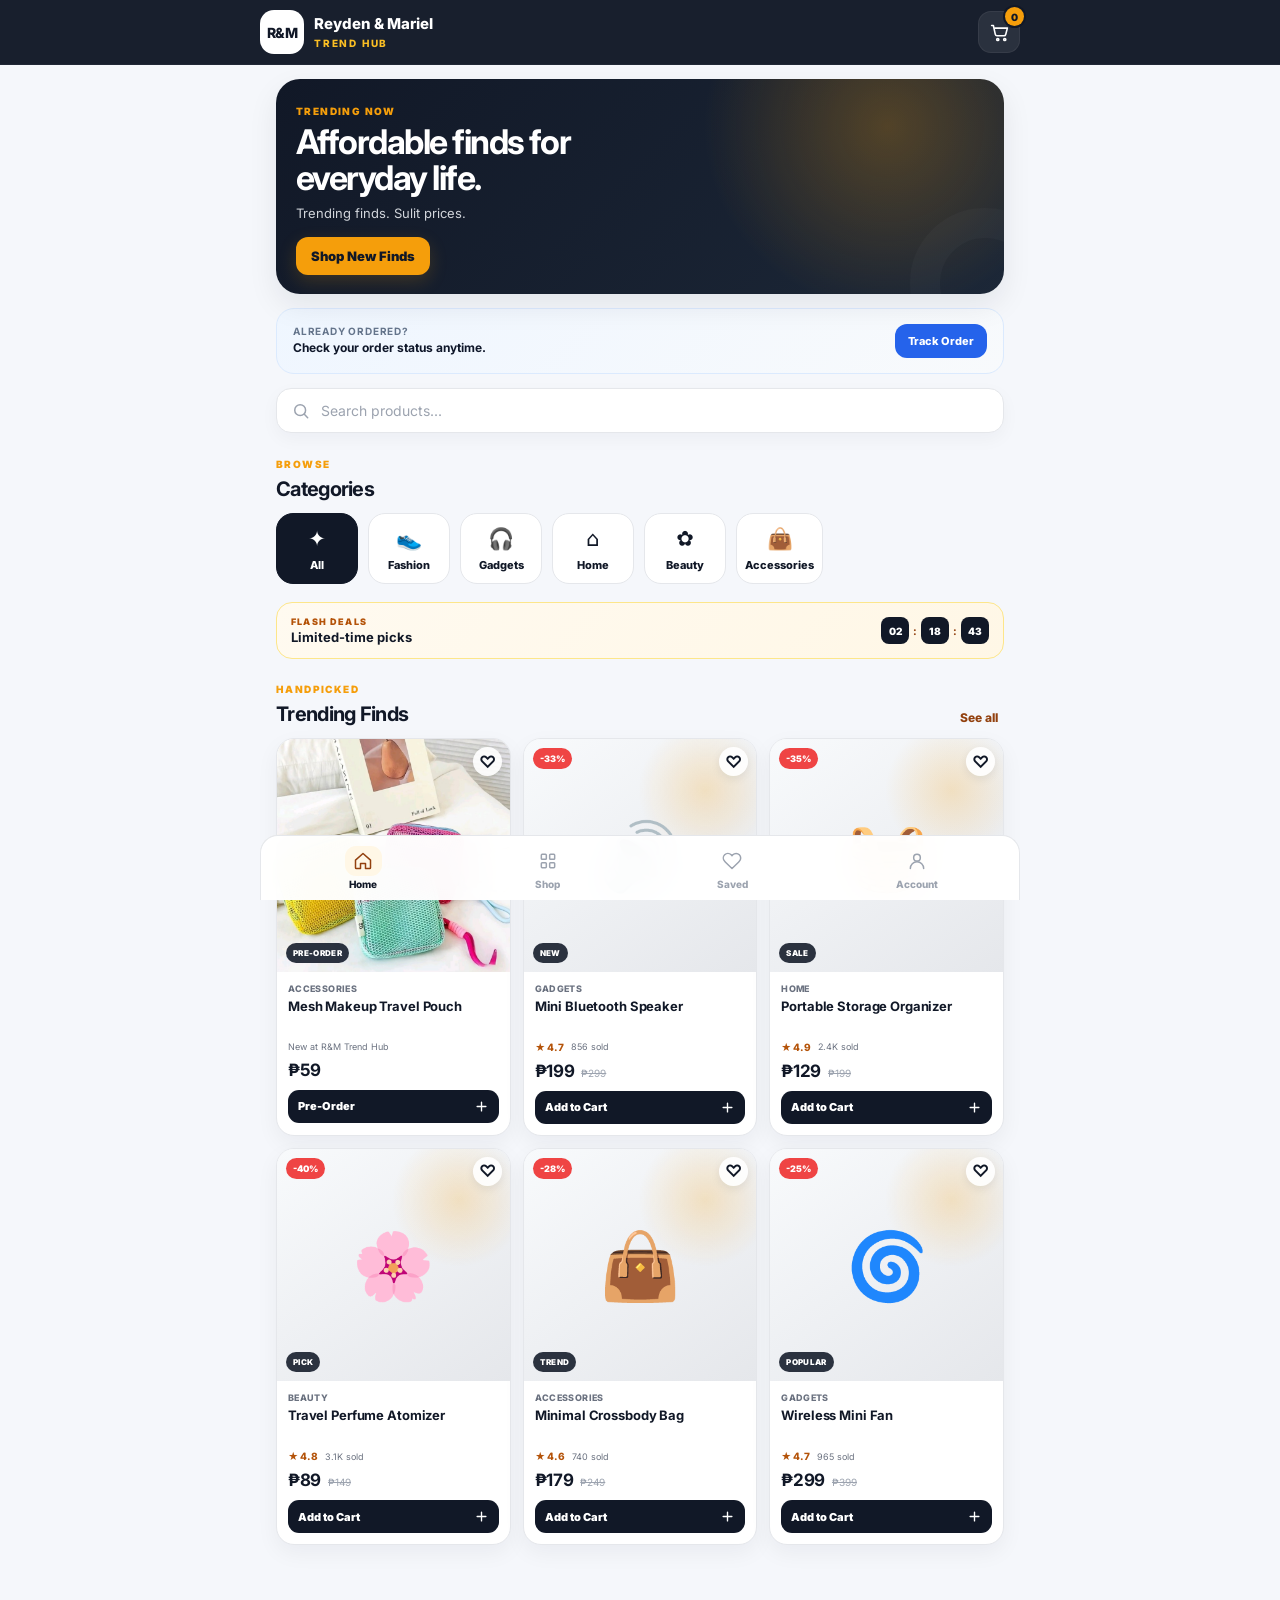
==== index.html @ 0715f4b4 "Initial deployment of Reyden & Mariel Trend Hub" ====
<!DOCTYPE html>
<html lang="en">
<head>
  <meta charset="UTF-8" />
  <meta name="viewport" content="width=device-width, initial-scale=1.0, viewport-fit=cover" />
  <meta name="theme-color" content="#111827" />
  <title>Reyden & Mariel Trend Hub</title>
  <link rel="preconnect" href="https://fonts.googleapis.com">
  <link rel="preconnect" href="https://fonts.gstatic.com" crossorigin>
  <link href="https://fonts.googleapis.com/css2?family=Inter:wght@400;500;600;700;800&display=swap" rel="stylesheet">
  <link rel="stylesheet" href="css/style.css" />
</head>
<body>
  <div class="app-shell">
    <header class="topbar">
      <div class="brand-wrap">
        <div class="brand-mark">R&M</div>
        <div class="brand-copy">
          <h1>Reyden &amp; Mariel</h1>
          <p>TREND HUB</p>
        </div>
      </div>

      <button class="icon-button cart-button" type="button" aria-label="Shopping cart">
        <svg viewBox="0 0 24 24" aria-hidden="true">
          <path d="M3 4h2l2.2 10.2a2 2 0 0 0 2 1.6h7.9a2 2 0 0 0 2-1.5L21 7H7"/>
          <circle cx="10" cy="20" r="1.2"/>
          <circle cx="18" cy="20" r="1.2"/>
        </svg>
        <span class="cart-badge">0</span>
      </button>
    </header>

    <main>
      <section class="hero">
        <div class="hero-copy">
          <span class="eyebrow">TRENDING NOW</span>
          <h2>Affordable finds for everyday life.</h2>
          <p>Trending finds. Sulit prices.</p>
          <button class="hero-button" type="button">Shop New Finds</button>
        </div>
        <div class="hero-orb" aria-hidden="true"></div>
      </section>


      <!-- RM customer tracking v17 -->
      <section class="track-order-strip-v17">
        <div>
          <span>Already ordered?</span>
          <strong>Check your order status anytime.</strong>
        </div>
        <a href="track/">Track Order</a>
      </section>

      <section class="search-section">
        <div class="search-box">
          <svg class="search-icon" viewBox="0 0 24 24" aria-hidden="true">
            <circle cx="11" cy="11" r="6.5"/>
            <path d="m16 16 4 4"/>
          </svg>
          <input id="searchInput" type="search" placeholder="Search products..." aria-label="Search products" />
        </div>
      </section>

      <section class="section category-section">
        <div class="section-heading">
          <div>
            <span class="section-kicker">Browse</span>
            <h3>Categories</h3>
          </div>
        </div>

        <div class="categories" id="categoryScroller">
          <button class="category active" data-category="all" type="button">
            <span class="category-icon">✦</span>
            <small>All</small>
          </button>
          <button class="category" data-category="fashion" type="button">
            <span class="category-icon">👟</span>
            <small>Fashion</small>
          </button>
          <button class="category" data-category="gadgets" type="button">
            <span class="category-icon">🎧</span>
            <small>Gadgets</small>
          </button>
          <button class="category" data-category="home" type="button">
            <span class="category-icon">⌂</span>
            <small>Home</small>
          </button>
          <button class="category" data-category="beauty" type="button">
            <span class="category-icon">✿</span>
            <small>Beauty</small>
          </button>
          <button class="category" data-category="accessories" type="button">
            <span class="category-icon">👜</span>
            <small>Accessories</small>
          </button>
        </div>
      </section>

      <section class="section deal-strip-section">
        <div class="deal-strip">
          <div>
            <span class="deal-label">FLASH DEALS</span>
            <strong>Limited-time picks</strong>
          </div>
          <div class="deal-timer" aria-label="Flash deal countdown">
            <span>02</span><b>:</b><span>18</span><b>:</b><span>45</span>
          </div>
        </div>
      </section>

      <section class="section products-section">
        <div class="section-heading products-heading">
          <div>
            <span class="section-kicker">Handpicked</span>
            <h3>Trending Finds</h3>
          </div>
          <button class="link-button" type="button">See all</button>
        </div>

        <div id="productGrid" class="product-grid"></div>
        <p id="emptyState" class="empty-state" hidden>No products found.</p>
      </section>
    </main>

    <nav class="bottom-nav" aria-label="Main navigation">
      <button class="nav-item active" type="button" aria-label="Home">
        <span class="nav-icon-wrap">
          <svg viewBox="0 0 24 24" aria-hidden="true">
            <path d="m3 11 9-8 9 8v9a1 1 0 0 1-1 1h-5v-6H9v6H4a1 1 0 0 1-1-1z"/>
          </svg>
        </span>
        <small>Home</small>
      </button>
      <button class="nav-item" type="button" aria-label="Shop">
        <span class="nav-icon-wrap">
          <svg viewBox="0 0 24 24" aria-hidden="true">
            <rect x="4" y="4" width="6" height="6" rx="1"/>
            <rect x="14" y="4" width="6" height="6" rx="1"/>
            <rect x="4" y="14" width="6" height="6" rx="1"/>
            <rect x="14" y="14" width="6" height="6" rx="1"/>
          </svg>
        </span>
        <small>Shop</small>
      </button>
      <button class="nav-item" type="button" aria-label="Saved">
        <span class="nav-icon-wrap">
          <svg viewBox="0 0 24 24" aria-hidden="true">
            <path d="M20.8 4.6a5.5 5.5 0 0 0-7.8 0L12 5.6l-1-1a5.5 5.5 0 0 0-7.8 7.8l1 1L12 21l7.8-7.6 1-1a5.5 5.5 0 0 0 0-7.8z"/>
          </svg>
        </span>
        <small>Saved</small>
      </button>
      <button class="nav-item" type="button" aria-label="Account">
        <span class="nav-icon-wrap">
          <svg viewBox="0 0 24 24" aria-hidden="true">
            <circle cx="12" cy="8" r="4"/>
            <path d="M4 21a8 8 0 0 1 16 0"/>
          </svg>
        </span>
        <small>Account</small>
      </button>
    </nav>
  </div>

  <div id="toast" class="toast" role="status" aria-live="polite"></div>

  <script src="js/products.js"></script>
  <script src="js/app.js?v=14"></script>
</body>
</html>
---- css/style.css ----
* {
  box-sizing: border-box;
}

:root {
  --bg: #f5f7fb;
  --surface: #ffffff;
  --text: #111827;
  --muted: #6b7280;
  --line: #e5e7eb;
  --dark: #111827;
  --dark-2: #1f2937;
  --accent: #f59e0b;
  --accent-2: #fbbf24;
  --accent-soft: #fff7e6;
  --danger: #ef4444;
  --shadow: 0 12px 30px rgba(17, 24, 39, 0.08);
}

html {
  scroll-behavior: smooth;
  background: var(--bg);
}

body {
  margin: 0;
  background: var(--bg);
  color: var(--text);
  font-family: "Inter", system-ui, -apple-system, BlinkMacSystemFont, "Segoe UI", sans-serif;
  -webkit-tap-highlight-color: transparent;
}

button,
input {
  font: inherit;
}

button {
  cursor: pointer;
}

button,
input {
  -webkit-appearance: none;
}

svg {
  display: block;
  fill: none;
  stroke: currentColor;
  stroke-width: 1.8;
  stroke-linecap: round;
  stroke-linejoin: round;
}

.app-shell {
  width: 100%;
  min-height: 100vh;
  padding-bottom: 92px;
}

.topbar {
  position: sticky;
  top: 0;
  z-index: 20;
  display: flex;
  align-items: center;
  justify-content: space-between;
  padding: calc(10px + env(safe-area-inset-top)) 18px 10px;
  background: rgba(17, 24, 39, 0.97);
  backdrop-filter: blur(16px);
  color: white;
  border-bottom: 1px solid rgba(255,255,255,.04);
}

.brand-wrap {
  display: flex;
  align-items: center;
  gap: 10px;
  min-width: 0;
}

.brand-mark {
  display: grid;
  flex: 0 0 44px;
  place-items: center;
  width: 44px;
  height: 44px;
  border-radius: 14px;
  background: white;
  color: var(--dark);
  font-size: 14px;
  font-weight: 800;
  letter-spacing: -0.04em;
}

.brand-copy {
  min-width: 0;
}

.brand-wrap h1 {
  overflow: hidden;
  margin: 0;
  font-size: 15px;
  line-height: 1.15;
  font-weight: 800;
  white-space: nowrap;
  text-overflow: ellipsis;
}

.brand-wrap p {
  margin: 4px 0 0;
  color: var(--accent-2);
  font-size: 10px;
  font-weight: 800;
  letter-spacing: 0.18em;
}

.icon-button {
  position: relative;
  display: grid;
  flex: 0 0 42px;
  place-items: center;
  width: 42px;
  height: 42px;
  border: 1px solid rgba(255,255,255,.06);
  border-radius: 13px;
  background: rgba(255, 255, 255, 0.08);
  color: white;
}

.icon-button svg {
  width: 21px;
  height: 21px;
}

.cart-badge {
  position: absolute;
  top: -5px;
  right: -5px;
  display: grid;
  place-items: center;
  min-width: 19px;
  height: 19px;
  padding: 0 4px;
  border-radius: 999px;
  background: var(--accent);
  color: #111827;
  font-size: 10px;
  font-weight: 900;
  box-shadow: 0 0 0 2px var(--dark);
}

main {
  width: min(100%, 760px);
  margin: 0 auto;
}

.hero {
  position: relative;
  overflow: hidden;
  margin: 14px 16px 0;
  padding: 20px 20px 19px;
  border-radius: 24px;
  background:
    radial-gradient(circle at 84% 22%, rgba(245, 158, 11, 0.26), transparent 29%),
    linear-gradient(135deg, #111827 0%, #1c2737 100%);
  color: white;
  box-shadow: var(--shadow);
}

.hero-copy {
  position: relative;
  z-index: 2;
}

.hero-orb {
  position: absolute;
  right: -56px;
  bottom: -64px;
  width: 150px;
  height: 150px;
  border: 30px solid rgba(255,255,255,.025);
  border-radius: 50%;
}

.eyebrow,
.section-kicker {
  display: inline-block;
  margin-bottom: 7px;
  color: var(--accent);
  font-size: 10px;
  font-weight: 900;
  letter-spacing: 0.14em;
  text-transform: uppercase;
}

.hero h2 {
  max-width: 340px;
  margin: 0;
  font-size: clamp(24px, 6.5vw, 34px);
  line-height: 1.06;
  letter-spacing: -0.045em;
}

.hero p {
  margin: 9px 0 0;
  color: #d1d5db;
  font-size: 13px;
}

.hero-button {
  margin-top: 16px;
  padding: 11px 15px;
  border: 0;
  border-radius: 12px;
  background: var(--accent);
  color: #111827;
  font-size: 13px;
  font-weight: 900;
  box-shadow: 0 6px 18px rgba(245,158,11,.18);
}

.search-section {
  padding: 14px 16px 0;
}

.search-box {
  display: flex;
  align-items: center;
  gap: 10px;
  padding: 0 14px;
  border: 1px solid var(--line);
  border-radius: 15px;
  background: var(--surface);
  box-shadow: 0 6px 18px rgba(17, 24, 39, 0.04);
}

.search-icon {
  width: 20px;
  height: 20px;
  color: #9ca3af;
  flex: 0 0 auto;
}

.search-box input {
  width: 100%;
  min-width: 0;
  padding: 13px 0;
  border: 0;
  outline: none;
  background: transparent;
  color: var(--text);
  font-size: 14px;
}

.search-box input::placeholder {
  color: #9ca3af;
}

.section {
  padding: 18px 16px 0;
}

.category-section {
  padding-top: 19px;
}

.section-heading {
  display: flex;
  align-items: flex-end;
  justify-content: space-between;
  gap: 12px;
  margin-bottom: 12px;
}

.section-heading h3 {
  margin: 0;
  font-size: 20px;
  letter-spacing: -0.035em;
}

.categories {
  display: flex;
  gap: 10px;
  overflow-x: auto;
  margin: 0 -16px;
  padding: 0 16px 4px;
  scroll-snap-type: x proximity;
  overscroll-behavior-inline: contain;
  scrollbar-width: none;
}

.categories::-webkit-scrollbar {
  display: none;
}

.category {
  flex: 0 0 82px;
  scroll-snap-align: start;
  padding: 12px 8px 11px;
  border: 1px solid var(--line);
  border-radius: 17px;
  background: var(--surface);
  color: var(--text);
  transition: transform .18s ease, background .18s ease, color .18s ease, border-color .18s ease;
}

.category:active {
  transform: scale(.97);
}

.category-icon {
  display: grid;
  place-items: center;
  height: 25px;
  margin-bottom: 7px;
  font-size: 21px;
  line-height: 1;
}

.category small {
  display: block;
  overflow: hidden;
  font-size: 11px;
  font-weight: 800;
  white-space: nowrap;
  text-overflow: ellipsis;
}

.category.active {
  border-color: var(--dark);
  background: var(--dark);
  color: white;
}

.deal-strip-section {
  padding-top: 14px;
}

.deal-strip {
  display: flex;
  align-items: center;
  justify-content: space-between;
  gap: 12px;
  padding: 13px 14px;
  border: 1px solid #fde68a;
  border-radius: 16px;
  background: linear-gradient(135deg, #fffaf0, #fff7e6);
}

.deal-strip > div:first-child {
  min-width: 0;
}

.deal-label {
  display: block;
  margin-bottom: 2px;
  color: #b45309;
  font-size: 9px;
  font-weight: 900;
  letter-spacing: .13em;
}

.deal-strip strong {
  display: block;
  overflow: hidden;
  font-size: 13px;
  white-space: nowrap;
  text-overflow: ellipsis;
}

.deal-timer {
  display: flex;
  align-items: center;
  gap: 4px;
  flex: 0 0 auto;
}

.deal-timer span {
  display: grid;
  place-items: center;
  min-width: 28px;
  height: 27px;
  padding: 0 5px;
  border-radius: 8px;
  background: var(--dark);
  color: white;
  font-size: 10px;
  font-weight: 900;
}

.deal-timer b {
  color: #92400e;
  font-size: 11px;
}

.products-section {
  padding-top: 18px;
  padding-bottom: 24px;
}

.products-heading {
  margin-bottom: 12px;
}

.link-button {
  border: 0;
  background: transparent;
  color: #92400e;
  font-size: 12px;
  font-weight: 800;
}

.product-grid {
  display: grid;
  grid-template-columns: repeat(2, minmax(0, 1fr));
  gap: 12px;
}

.product-card {
  overflow: hidden;
  border: 1px solid var(--line);
  border-radius: 18px;
  background: var(--surface);
  box-shadow: 0 8px 22px rgba(17, 24, 39, 0.05);
}

.product-image {
  position: relative;
  aspect-ratio: 1 / 1;
  overflow: hidden;
  background: #eef1f5;
}

.product-photo {
  width: 100%;
  height: 100%;
  display: block;
  object-fit: cover;
}

.image-fallback {
  position: absolute;
  inset: 0;
  display: none;
  place-items: center;
  background:
    radial-gradient(circle at 78% 22%, rgba(245,158,11,.22), transparent 26%),
    linear-gradient(145deg, #f8fafc, #e5e7eb);
  font-size: clamp(46px, 13vw, 66px);
}

.image-fallback.show {
  display: grid;
}

.discount-badge {
  position: absolute;
  top: 9px;
  left: 9px;
  z-index: 2;
  padding: 5px 7px;
  border-radius: 999px;
  background: var(--danger);
  color: white;
  font-size: 9px;
  font-weight: 900;
}

.product-badge {
  position: absolute;
  bottom: 9px;
  left: 9px;
  z-index: 2;
  padding: 5px 7px;
  border-radius: 999px;
  background: rgba(17,24,39,.88);
  color: white;
  font-size: 8px;
  font-weight: 900;
  letter-spacing: .04em;
  text-transform: uppercase;
}

.heart-button {
  position: absolute;
  top: 8px;
  right: 8px;
  z-index: 3;
  display: grid;
  place-items: center;
  width: 29px;
  height: 29px;
  border: 0;
  border-radius: 50%;
  background: rgba(255,255,255,.90);
  color: var(--dark);
  font-size: 17px;
  font-weight: 700;
  box-shadow: 0 3px 10px rgba(17,24,39,.08);
}

.heart-button.saved {
  background: var(--dark);
  color: white;
}

.product-info {
  padding: 11px;
}

.product-category {
  margin: 0 0 4px;
  color: var(--muted);
  font-size: 9px;
  font-weight: 800;
  text-transform: uppercase;
  letter-spacing: .04em;
}

.product-info h4 {
  min-height: 36px;
  margin: 0;
  font-size: 13px;
  line-height: 1.35;
  letter-spacing: -.01em;
}

.rating-row {
  display: flex;
  align-items: center;
  gap: 7px;
  margin-top: 7px;
  color: #6b7280;
  font-size: 10px;
}

.rating-row span {
  color: #b45309;
  font-weight: 800;
}

.rating-row small {
  font-size: 9px;
}

.price-row {
  display: flex;
  align-items: baseline;
  gap: 7px;
  margin-top: 8px;
}

.price-row strong {
  font-size: 17px;
  letter-spacing: -.02em;
}

.price-row span {
  color: #9ca3af;
  font-size: 10px;
  text-decoration: line-through;
}

.add-btn {
  display: flex;
  align-items: center;
  justify-content: space-between;
  width: 100%;
  margin-top: 10px;
  padding: 9px 10px;
  border: 0;
  border-radius: 11px;
  background: var(--dark);
  color: white;
  font-size: 11px;
  font-weight: 900;
}

.add-btn svg {
  width: 15px;
  height: 15px;
  stroke-width: 2.2;
}

.add-btn:active {
  transform: scale(.98);
}

.bottom-nav {
  position: fixed;
  right: 0;
  bottom: 0;
  left: 0;
  z-index: 30;
  display: grid;
  grid-template-columns: repeat(4, 1fr);
  padding: 7px 10px calc(7px + env(safe-area-inset-bottom));
  border-top: 1px solid var(--line);
  background: rgba(255, 255, 255, 0.97);
  backdrop-filter: blur(18px);
}

.nav-item {
  display: grid;
  gap: 2px;
  place-items: center;
  padding: 3px 0;
  border: 0;
  background: transparent;
  color: #9ca3af;
}

.nav-icon-wrap {
  display: grid;
  place-items: center;
  width: 37px;
  height: 30px;
  border-radius: 11px;
}

.nav-item svg {
  width: 20px;
  height: 20px;
}

.nav-item small {
  font-size: 10px;
  font-weight: 800;
}

.nav-item.active {
  color: var(--dark);
}

.nav-item.active .nav-icon-wrap {
  background: var(--accent-soft);
  color: #92400e;
}

.empty-state {
  margin: 30px 0;
  color: var(--muted);
  text-align: center;
}

.toast {
  position: fixed;
  right: 18px;
  bottom: 88px;
  left: 18px;
  z-index: 50;
  transform: translateY(20px);
  padding: 12px 14px;
  border-radius: 13px;
  background: #111827;
  color: white;
  font-size: 12px;
  font-weight: 700;
  text-align: center;
  box-shadow: 0 10px 24px rgba(17,24,39,.22);
  opacity: 0;
  pointer-events: none;
  transition: 0.25s ease;
}

.toast.show {
  transform: translateY(0);
  opacity: 1;
}

@media (min-width: 700px) {
  .topbar {
    padding-right: max(24px, calc((100vw - 760px) / 2));
    padding-left: max(24px, calc((100vw - 760px) / 2));
  }

  .bottom-nav {
    right: 50%;
    left: auto;
    width: min(100%, 760px);
    transform: translateX(50%);
    border: 1px solid var(--line);
    border-bottom: 0;
    border-radius: 18px 18px 0 0;
  }

  .product-grid {
    grid-template-columns: repeat(3, minmax(0, 1fr));
  }
}


/* RM customer tracking v17 */
.track-order-strip-v17 {
  margin: 14px 16px 0;
  padding: 15px 16px;
  display: flex;
  align-items: center;
  justify-content: space-between;
  gap: 14px;
  border-radius: 18px;
  border: 1px solid #dbeafe;
  background: linear-gradient(135deg, #eff6ff, #f8fafc);
}
.track-order-strip-v17 div { min-width: 0; }
.track-order-strip-v17 span {
  display: block;
  margin-bottom: 3px;
  color: #64748b;
  font-size: 10px;
  font-weight: 700;
  text-transform: uppercase;
  letter-spacing: .08em;
}
.track-order-strip-v17 strong {
  display: block;
  color: #0f172a;
  font-size: 12px;
  line-height: 1.35;
}
.track-order-strip-v17 a {
  flex: 0 0 auto;
  padding: 10px 13px;
  border-radius: 12px;
  color: #fff;
  background: #2563eb;
  text-decoration: none;
  font-size: 11px;
  font-weight: 800;
}
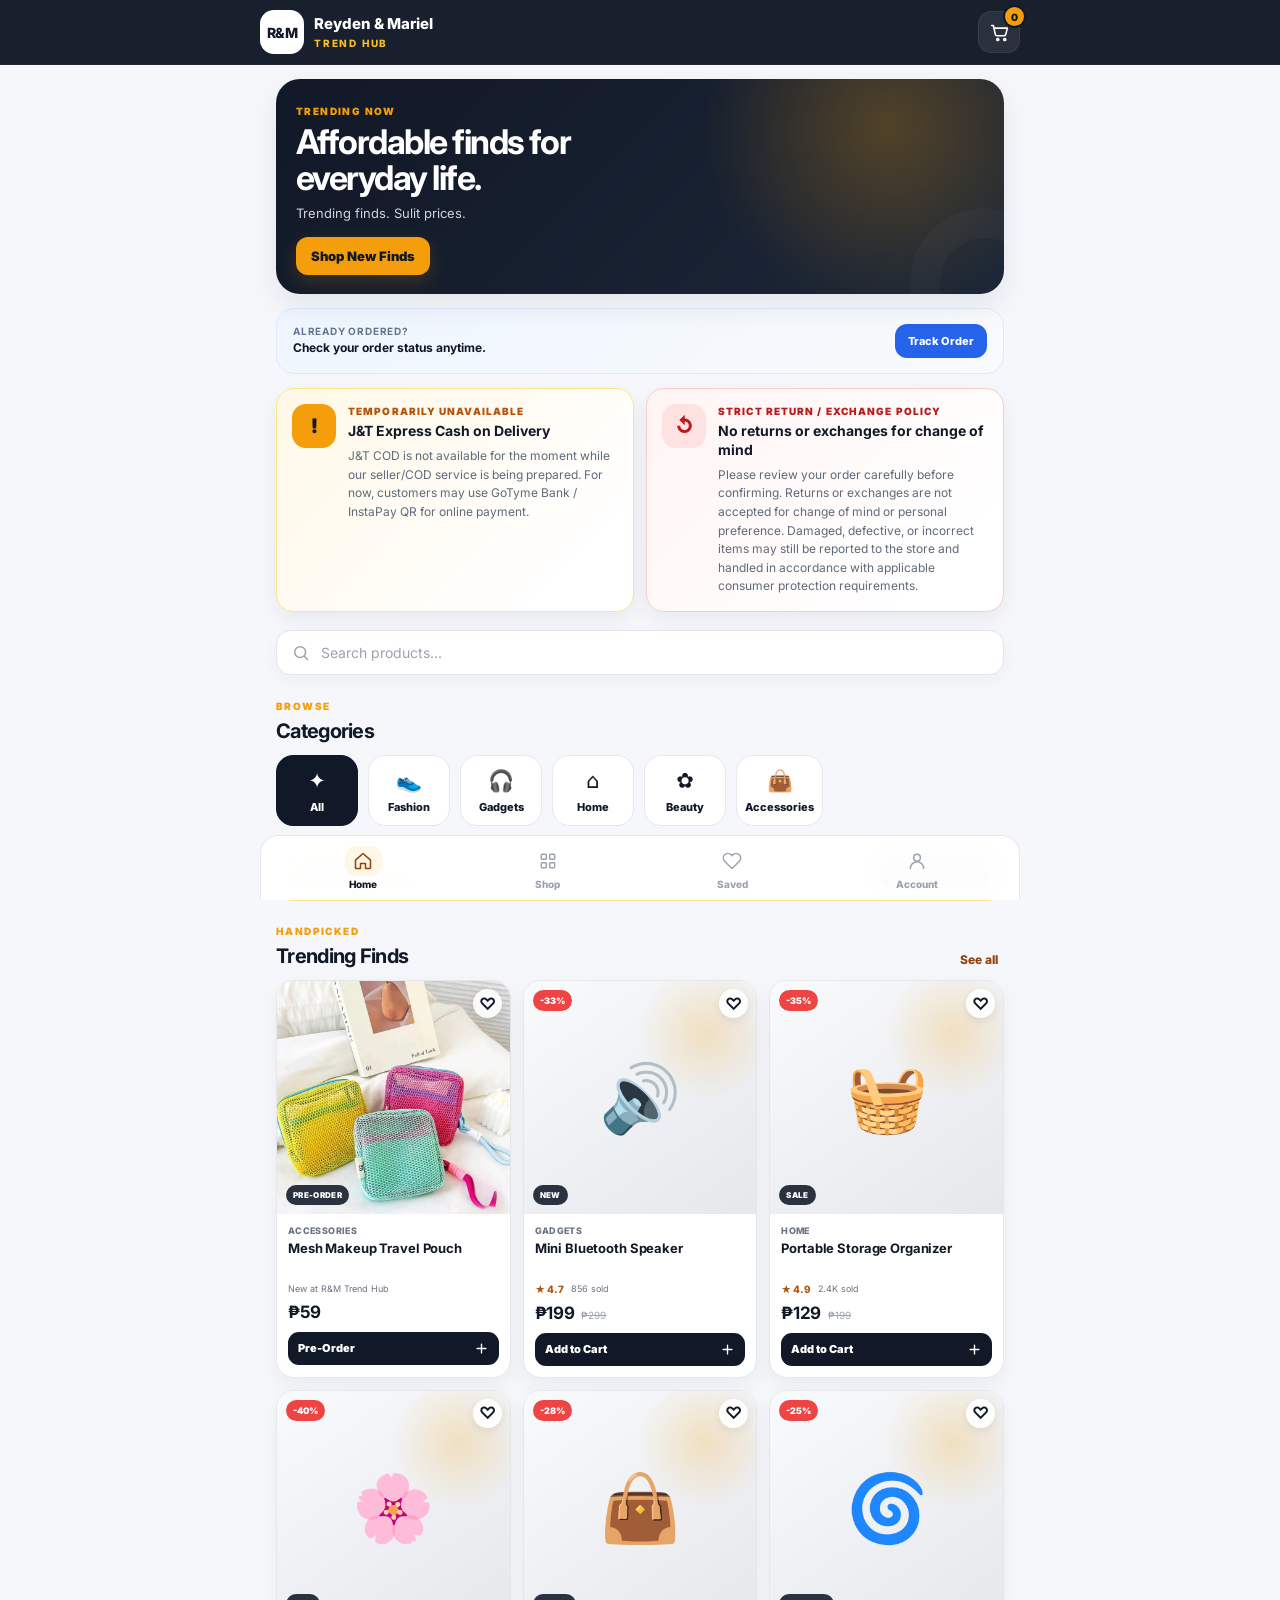
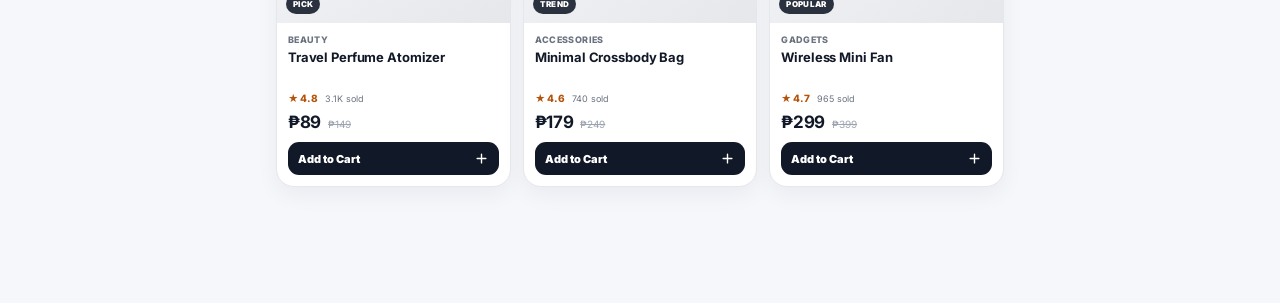
==== commit 44161883: "Add customer availability and return policy notices" ====
--- a/index.html
+++ b/index.html
@@ -9,6 +9,7 @@
   <link rel="preconnect" href="https://fonts.gstatic.com" crossorigin>
   <link href="https://fonts.googleapis.com/css2?family=Inter:wght@400;500;600;700;800&display=swap" rel="stylesheet">
   <link rel="stylesheet" href="css/style.css" />
+  <link rel="stylesheet" href="css/home-notices-v23.css?v=23" />
 </head>
 <body>
   <div class="app-shell">
@@ -51,6 +52,28 @@
         </div>
         <a href="track/">Track Order</a>
       </section>
+
+      <!-- RM home notices v23 -->
+      <section class="customer-notices-v23" aria-label="Important customer notices">
+        <article class="store-notice-v23 store-notice-v23--unavailable">
+          <div class="store-notice-v23__icon" aria-hidden="true">!</div>
+          <div>
+            <span class="store-notice-v23__kicker">Temporarily unavailable</span>
+            <strong>J&amp;T Express Cash on Delivery</strong>
+            <p>J&amp;T COD is not available for the moment while our seller/COD service is being prepared. For now, customers may use GoTyme Bank / InstaPay QR for online payment.</p>
+          </div>
+        </article>
+
+        <article class="store-notice-v23 store-notice-v23--policy">
+          <div class="store-notice-v23__icon" aria-hidden="true">↺</div>
+          <div>
+            <span class="store-notice-v23__kicker">Strict return / exchange policy</span>
+            <strong>No returns or exchanges for change of mind</strong>
+            <p>Please review your order carefully before confirming. Returns or exchanges are not accepted for change of mind or personal preference. Damaged, defective, or incorrect items may still be reported to the store and handled in accordance with applicable consumer protection requirements.</p>
+          </div>
+        </article>
+      </section>
+      <!-- /RM home notices v23 -->
 
       <section class="search-section">
         <div class="search-box">
--- a/css/home-notices-v23.css
+++ b/css/home-notices-v23.css
@@ -0,0 +1,86 @@
+/* Reyden & Mariel Trend Hub — Customer notices V23 */
+.customer-notices-v23 {
+  display: grid;
+  gap: 12px;
+  padding: 0 16px 4px;
+  margin-top: 14px;
+}
+
+.store-notice-v23 {
+  display: grid;
+  grid-template-columns: 44px minmax(0, 1fr);
+  gap: 12px;
+  align-items: start;
+  padding: 15px;
+  border-radius: 18px;
+  border: 1px solid #e5e7eb;
+  background: #fff;
+  box-shadow: 0 8px 22px rgba(15, 23, 42, 0.06);
+}
+
+.store-notice-v23__icon {
+  display: grid;
+  place-items: center;
+  width: 44px;
+  height: 44px;
+  border-radius: 14px;
+  font-size: 20px;
+  font-weight: 900;
+}
+
+.store-notice-v23__kicker {
+  display: block;
+  margin: 1px 0 5px;
+  font-size: 10px;
+  font-weight: 900;
+  letter-spacing: .11em;
+  text-transform: uppercase;
+}
+
+.store-notice-v23 strong {
+  display: block;
+  color: #111827;
+  font-size: 14px;
+  line-height: 1.35;
+}
+
+.store-notice-v23 p {
+  margin: 6px 0 0;
+  color: #5f6b7a;
+  font-size: 12px;
+  line-height: 1.55;
+}
+
+.store-notice-v23--unavailable {
+  border-color: #fde68a;
+  background: linear-gradient(135deg, #fff8e7 0%, #ffffff 82%);
+}
+
+.store-notice-v23--unavailable .store-notice-v23__icon {
+  background: #f59e0b;
+  color: #111827;
+}
+
+.store-notice-v23--unavailable .store-notice-v23__kicker {
+  color: #b45309;
+}
+
+.store-notice-v23--policy {
+  border-color: #fecaca;
+  background: linear-gradient(135deg, #fff4f4 0%, #ffffff 82%);
+}
+
+.store-notice-v23--policy .store-notice-v23__icon {
+  background: #fee2e2;
+  color: #b91c1c;
+}
+
+.store-notice-v23--policy .store-notice-v23__kicker {
+  color: #b91c1c;
+}
+
+@media (min-width: 720px) {
+  .customer-notices-v23 {
+    grid-template-columns: repeat(2, minmax(0, 1fr));
+  }
+}
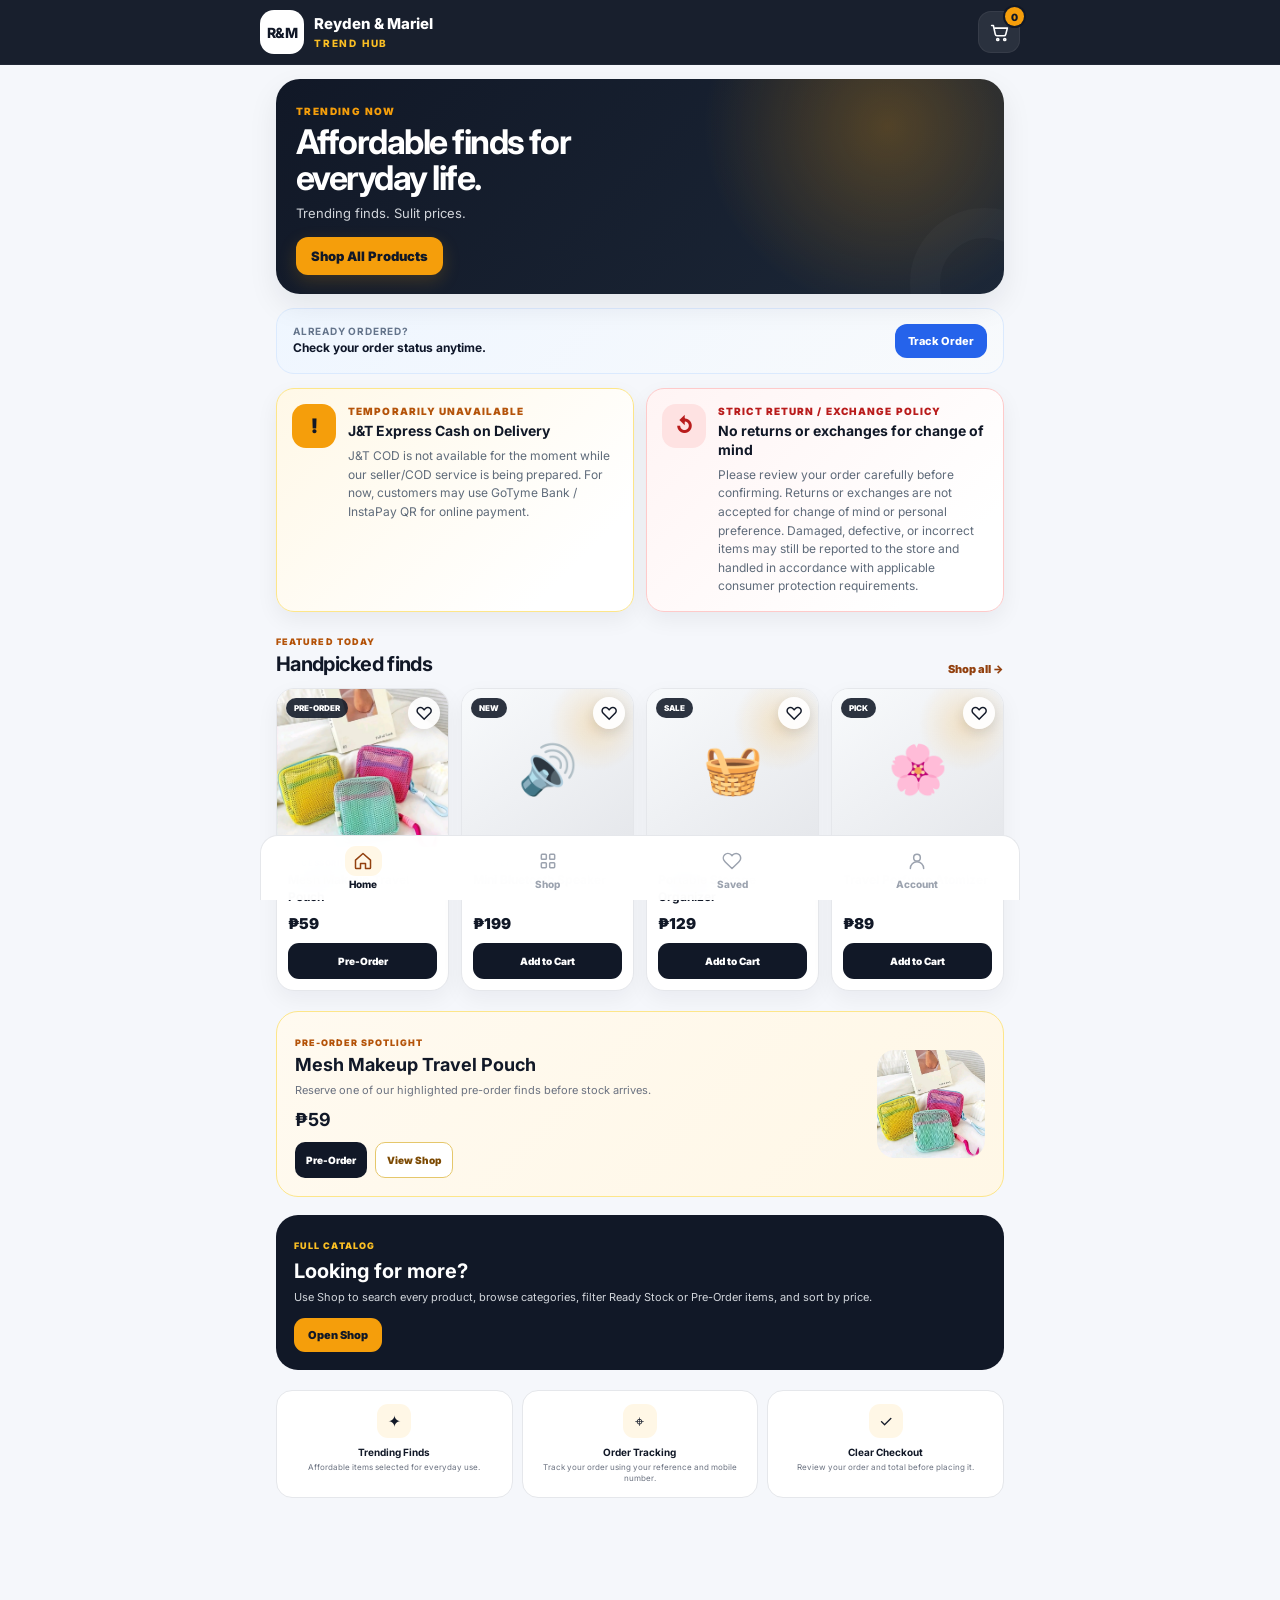
==== commit fa06db2f: "Redesign Home and Shop experience" ====
--- a/index.html
+++ b/index.html
@@ -10,6 +10,7 @@
   <link href="https://fonts.googleapis.com/css2?family=Inter:wght@400;500;600;700;800&display=swap" rel="stylesheet">
   <link rel="stylesheet" href="css/style.css" />
   <link rel="stylesheet" href="css/home-notices-v23.css?v=23" />
+  <link rel="stylesheet" href="css/home-v25.css?v=25" />
 </head>
 <body>
   <div class="app-shell">
@@ -38,7 +39,7 @@
           <span class="eyebrow">TRENDING NOW</span>
           <h2>Affordable finds for everyday life.</h2>
           <p>Trending finds. Sulit prices.</p>
-          <button class="hero-button" type="button">Shop New Finds</button>
+          <button class="hero-button" type="button">Shop All Products</button>
         </div>
         <div class="hero-orb" aria-hidden="true"></div>
       </section>
@@ -75,76 +76,30 @@
       </section>
       <!-- /RM home notices v23 -->
 
-      <section class="search-section">
-        <div class="search-box">
-          <svg class="search-icon" viewBox="0 0 24 24" aria-hidden="true">
-            <circle cx="11" cy="11" r="6.5"/>
-            <path d="m16 16 4 4"/>
-          </svg>
-          <input id="searchInput" type="search" placeholder="Search products..." aria-label="Search products" />
+            <!-- RM Home Discovery V25 -->
+      <section class="home-v25-section">
+        <div class="home-v25-heading">
+          <div><span>Featured today</span><h3>Handpicked finds</h3></div>
+          <a href="shop/">Shop all →</a>
         </div>
+        <div id="homeFeaturedGridV25" class="home-featured-v25"></div>
       </section>
 
-      <section class="section category-section">
-        <div class="section-heading">
-          <div>
-            <span class="section-kicker">Browse</span>
-            <h3>Categories</h3>
-          </div>
-        </div>
+      <section id="homePreorderV25" class="home-preorder-v25" aria-label="Pre-order spotlight"></section>
 
-        <div class="categories" id="categoryScroller">
-          <button class="category active" data-category="all" type="button">
-            <span class="category-icon">✦</span>
-            <small>All</small>
-          </button>
-          <button class="category" data-category="fashion" type="button">
-            <span class="category-icon">👟</span>
-            <small>Fashion</small>
-          </button>
-          <button class="category" data-category="gadgets" type="button">
-            <span class="category-icon">🎧</span>
-            <small>Gadgets</small>
-          </button>
-          <button class="category" data-category="home" type="button">
-            <span class="category-icon">⌂</span>
-            <small>Home</small>
-          </button>
-          <button class="category" data-category="beauty" type="button">
-            <span class="category-icon">✿</span>
-            <small>Beauty</small>
-          </button>
-          <button class="category" data-category="accessories" type="button">
-            <span class="category-icon">👜</span>
-            <small>Accessories</small>
-          </button>
-        </div>
+      <section class="home-shop-cta-v25">
+        <span>Full catalog</span>
+        <h3>Looking for more?</h3>
+        <p>Use Shop to search every product, browse categories, filter Ready Stock or Pre-Order items, and sort by price.</p>
+        <a href="shop/">Open Shop</a>
       </section>
 
-      <section class="section deal-strip-section">
-        <div class="deal-strip">
-          <div>
-            <span class="deal-label">FLASH DEALS</span>
-            <strong>Limited-time picks</strong>
-          </div>
-          <div class="deal-timer" aria-label="Flash deal countdown">
-            <span>02</span><b>:</b><span>18</span><b>:</b><span>45</span>
-          </div>
-        </div>
+      <section class="home-value-grid-v25" aria-label="Store benefits">
+        <article class="home-value-v25"><div class="home-value-icon-v25">✦</div><b>Trending Finds</b><small>Affordable items selected for everyday use.</small></article>
+        <article class="home-value-v25"><div class="home-value-icon-v25">⌖</div><b>Order Tracking</b><small>Track your order using your reference and mobile number.</small></article>
+        <article class="home-value-v25"><div class="home-value-icon-v25">✓</div><b>Clear Checkout</b><small>Review your order and total before placing it.</small></article>
       </section>
-
-      <section class="section products-section">
-        <div class="section-heading products-heading">
-          <div>
-            <span class="section-kicker">Handpicked</span>
-            <h3>Trending Finds</h3>
-          </div>
-          <button class="link-button" type="button">See all</button>
-        </div>
-
-        <div id="productGrid" class="product-grid"></div>
-        <p id="emptyState" class="empty-state" hidden>No products found.</p>
-      </section>
+      <!-- /RM Home Discovery V25 -->
     </main>
 
     <nav class="bottom-nav" aria-label="Main navigation">
@@ -189,7 +144,7 @@
 
   <div id="toast" class="toast" role="status" aria-live="polite"></div>
 
-  <script src="js/products.js"></script>
-  <script src="js/app.js?v=14"></script>
+  <script src="js/products.js?v=25"></script>
+  <script src="js/home-v25.js?v=25"></script>
 </body>
 </html>
--- a/css/home-v25.css
+++ b/css/home-v25.css
@@ -0,0 +1,205 @@
+/* Reyden & Mariel Trend Hub — Home discovery redesign V25 */
+.home-v25-section {
+  padding: 20px 16px 0;
+}
+.home-v25-heading {
+  display: flex;
+  align-items: flex-end;
+  justify-content: space-between;
+  gap: 12px;
+  margin-bottom: 12px;
+}
+.home-v25-heading span {
+  display: block;
+  margin-bottom: 5px;
+  color: #b45309;
+  font-size: 9px;
+  font-weight: 900;
+  letter-spacing: .12em;
+  text-transform: uppercase;
+}
+.home-v25-heading h3 {
+  margin: 0;
+  font-size: 20px;
+  letter-spacing: -.035em;
+}
+.home-v25-heading a {
+  flex: 0 0 auto;
+  color: #92400e;
+  font-size: 11px;
+  font-weight: 900;
+  text-decoration: none;
+}
+.home-featured-v25 {
+  display: grid;
+  grid-template-columns: repeat(2, minmax(0, 1fr));
+  gap: 12px;
+}
+.home-feature-card-v25 {
+  overflow: hidden;
+  border: 1px solid #e5e7eb;
+  border-radius: 18px;
+  background: #fff;
+  box-shadow: 0 8px 22px rgba(17,24,39,.05);
+}
+.home-feature-image-v25 {
+  position: relative;
+  aspect-ratio: 1.08 / 1;
+  overflow: hidden;
+  background: #eef1f5;
+}
+.home-feature-image-v25 img {
+  width: 100%;
+  height: 100%;
+  display: block;
+  object-fit: cover;
+}
+.home-feature-fallback-v25 {
+  position: absolute;
+  inset: 0;
+  display: none;
+  place-items: center;
+  background: radial-gradient(circle at 78% 22%, rgba(245,158,11,.2), transparent 26%), linear-gradient(145deg,#f8fafc,#e5e7eb);
+  font-size: 48px;
+}
+.home-feature-fallback-v25.show { display: grid; }
+.home-feature-badge-v25 {
+  position: absolute;
+  top: 9px;
+  left: 9px;
+  padding: 5px 8px;
+  border-radius: 999px;
+  background: rgba(17,24,39,.88);
+  color: #fff;
+  font-size: 8px;
+  font-weight: 900;
+  text-transform: uppercase;
+}
+.home-save-v25 {
+  position: absolute;
+  top: 8px;
+  right: 8px;
+  display: grid;
+  place-items: center;
+  width: 32px;
+  height: 32px;
+  border: 0;
+  border-radius: 50%;
+  background: rgba(255,255,255,.92);
+  color: #111827;
+  font-size: 18px;
+  box-shadow: 0 4px 12px rgba(17,24,39,.12);
+}
+.home-save-v25.saved { color: #dc2626; }
+.home-feature-body-v25 { padding: 11px; }
+.home-feature-body-v25 small {
+  display: block;
+  margin-bottom: 4px;
+  color: #9ca3af;
+  font-size: 8px;
+  font-weight: 900;
+  letter-spacing: .08em;
+  text-transform: uppercase;
+}
+.home-feature-body-v25 h4 {
+  display: -webkit-box;
+  overflow: hidden;
+  min-height: 34px;
+  margin: 0;
+  font-size: 12px;
+  line-height: 1.35;
+  -webkit-line-clamp: 2;
+  -webkit-box-orient: vertical;
+}
+.home-feature-price-v25 {
+  margin: 8px 0 10px;
+  font-size: 15px;
+  font-weight: 900;
+}
+.home-feature-add-v25 {
+  width: 100%;
+  min-height: 36px;
+  border: 0;
+  border-radius: 11px;
+  background: #111827;
+  color: #fff;
+  font-size: 10px;
+  font-weight: 900;
+}
+.home-preorder-v25 {
+  position: relative;
+  overflow: hidden;
+  display: grid;
+  grid-template-columns: 1fr 108px;
+  gap: 14px;
+  align-items: center;
+  margin: 20px 16px 0;
+  padding: 18px;
+  border: 1px solid #fde68a;
+  border-radius: 22px;
+  background: linear-gradient(135deg,#fffaf0,#fff7e6);
+}
+.home-preorder-v25 .home-preorder-copy-v25 > span {
+  color: #b45309;
+  font-size: 9px;
+  font-weight: 900;
+  letter-spacing: .11em;
+  text-transform: uppercase;
+}
+.home-preorder-v25 h3 { margin: 5px 0 6px; font-size: 18px; line-height: 1.15; }
+.home-preorder-v25 p { margin: 0; color: #6b7280; font-size: 11px; line-height: 1.5; }
+.home-preorder-v25 strong { display: block; margin-top: 10px; font-size: 18px; }
+.home-preorder-actions-v25 { display: flex; gap: 8px; margin-top: 12px; }
+.home-preorder-actions-v25 button,
+.home-preorder-actions-v25 a {
+  display: inline-flex;
+  align-items: center;
+  justify-content: center;
+  min-height: 36px;
+  padding: 0 11px;
+  border-radius: 10px;
+  text-decoration: none;
+  font-size: 10px;
+  font-weight: 900;
+}
+.home-preorder-actions-v25 button { border: 0; background: #111827; color: #fff; }
+.home-preorder-actions-v25 a { border: 1px solid #e5c76b; background: #fff; color: #7c4a03; }
+.home-preorder-image-v25 {
+  position: relative;
+  overflow: hidden;
+  aspect-ratio: 1 / 1;
+  border-radius: 18px;
+  background: #fff;
+}
+.home-preorder-image-v25 img { width:100%; height:100%; object-fit:cover; display:block; }
+.home-preorder-image-v25 .home-feature-fallback-v25 { font-size: 42px; }
+.home-value-grid-v25 {
+  display: grid;
+  grid-template-columns: repeat(3,minmax(0,1fr));
+  gap: 9px;
+  margin: 20px 16px 28px;
+}
+.home-value-v25 {
+  padding: 13px 10px;
+  border: 1px solid #e5e7eb;
+  border-radius: 16px;
+  background: #fff;
+  text-align: center;
+}
+.home-value-v25 b { display:block; margin-bottom:4px; font-size:10px; }
+.home-value-v25 small { display:block; color:#6b7280; font-size:8px; line-height:1.4; }
+.home-value-icon-v25 { display:grid; place-items:center; width:34px; height:34px; margin:0 auto 8px; border-radius:11px; background:#fff7e6; font-size:16px; }
+.home-shop-cta-v25 {
+  margin: 18px 16px 0;
+  padding: 18px;
+  border-radius: 22px;
+  background: #111827;
+  color: #fff;
+}
+.home-shop-cta-v25 span { color:#fbbf24; font-size:9px; font-weight:900; letter-spacing:.12em; text-transform:uppercase; }
+.home-shop-cta-v25 h3 { margin:6px 0 6px; font-size:20px; }
+.home-shop-cta-v25 p { margin:0; color:#d1d5db; font-size:11px; line-height:1.5; }
+.home-shop-cta-v25 a { display:inline-flex; margin-top:13px; padding:10px 14px; border-radius:11px; background:#f59e0b; color:#111827; text-decoration:none; font-size:11px; font-weight:900; }
+@media (min-width:700px) {
+  .home-featured-v25 { grid-template-columns: repeat(4,minmax(0,1fr)); }
+}
